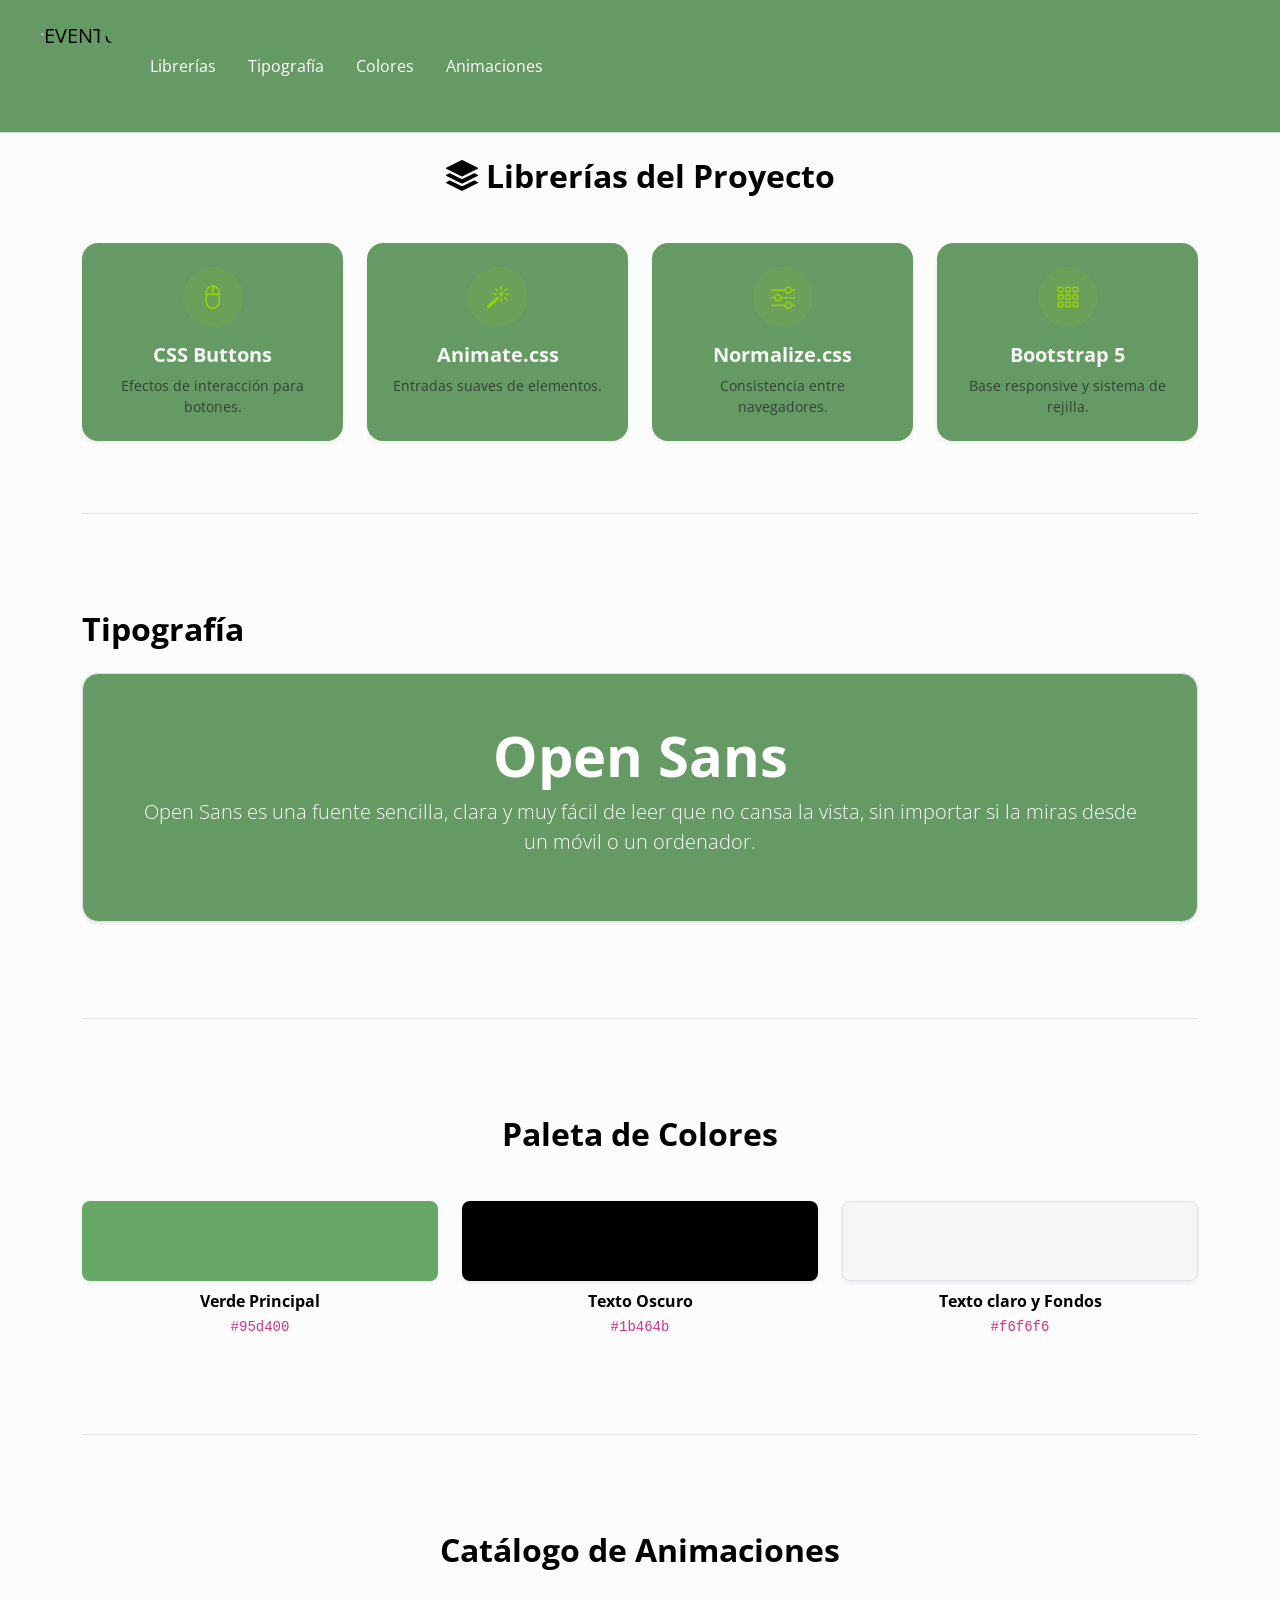
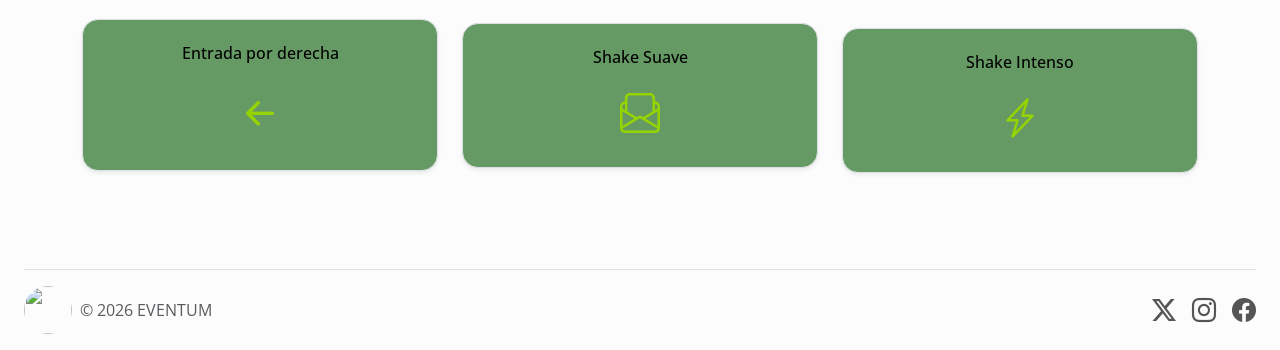
==== index.html @ cf73b4de "Add files via upload" ====
<!DOCTYPE html>
<html lang="es">

<head>
    <meta charset="UTF-8">
    <meta name="viewport" content="width=device-width, initial-scale=1.0">
    <title>EVENTUM - Guía de Estilo</title>

    <link rel="preconnect" href="https://fonts.googleapis.com">
    <link rel="preconnect" href="https://fonts.gstatic.com" crossorigin>
    <link href="https://fonts.googleapis.com/css2?family=Open+Sans:wght@400;700&display=swap" rel="stylesheet">
    <link href="https://cdn.jsdelivr.net/npm/bootstrap@5.3.0/dist/css/bootstrap.min.css" rel="stylesheet">
    <link rel="stylesheet" href="https://cdnjs.cloudflare.com/ajax/libs/animate.css/4.1.1/animate.min.css"/>
    <link rel="stylesheet" href="https://cdn.jsdelivr.net/npm/bootstrap-icons@1.10.5/font/bootstrap-icons.css">

    <link rel="stylesheet" href="css/guiadestilos.css">
    <link rel="stylesheet" href="css/colores.css">
</head>

<body>

    

   <!--/////////////////////// Header ///////////////////////////////-->
<header>


    <nav class="navbar navbar-expand-lg bg-primary p-3">
      <div class="container-fluid">
  
        <a href="/" class="navbar-brand ">
          <div class="logo animate__animated animate__backInRight">
  
            <img src="assets/logo oscuro-Photoroom.png" alt="EVENTUM" width="90" height="90"
              style="border-radius: 50%; object-fit: cover;">
  
          </div>
        </a>
  
       
  
        <!-- Collapse: links + botones -->
        <div class="collapse navbar-collapse align-items-center" id="navbarMenu">
          <ul class="navbar-nav me-auto mb-2 mb-lg-0 animate__animated animate__backInRight ">
            <li class="nav-item"><a href="#librerias" class="nav-link px-3 text-white">Librerías</a></li>
            <li class="nav-item"><a href="#tipografia" class="nav-link px-3 text-white">Tipografía</a></li>
            <li class="nav-item"><a href="#colores" class="nav-link px-3 text-white">Colores</a></li>
            <li class="nav-item"><a href="#animaciones" class="nav-link px-3 text-white">Animaciones</a></li>
          </ul>
  
         
  
         
        </div>
      </div>
  </nav>
      </header>
    <main class="container mb-5 text-black">

        <section id="librerias" class="py-4">
            <h2 class="text-center mb-5 fw-bold"><i class="bi bi-stack me-2"></i>Librerías del Proyecto</h2>

            <div class="row g-4 justify-content-center text-center">
                <div class="col-md-6 col-lg-3">
                    <div class="card card-personalizada h-100 shadow-sm border-0 p-4 bg-primary">
                        <div class="icono-contenedor mb-3"><i class="bi bi-mouse2"></i></div>
                        <h5 class="fw-bold">CSS Buttons</h5>
                        <p class="text-muted small mb-0">Efectos de interacción para botones.</p>
                    </div>
                </div>
                <div class="col-md-6 col-lg-3">
                    <div class="card card-personalizada h-100 shadow-sm border-0 p-4 bg-primary">
                        <div class="icono-contenedor mb-3"><i class="bi bi-magic"></i></div>
                        <h5 class="fw-bold">Animate.css</h5>
                        <p class="text-muted small mb-0">Entradas suaves de elementos.</p>
                    </div>
                </div>
                <div class="col-md-6 col-lg-3">
                    <div class="card card-personalizada h-100 shadow-sm border-0 p-4 bg-primary">
                        <div class="icono-contenedor mb-3"><i class="bi bi-sliders"></i></div>
                        <h5 class="fw-bold">Normalize.css</h5>
                        <p class="text-muted small mb-0">Consistencia entre navegadores.</p>
                    </div>
                </div>
                <div class="col-md-6 col-lg-3">
                    <div class="card card-personalizada h-100 shadow-sm border-0 p-4 bg-primary">
                        <div class="icono-contenedor mb-3"><i class="bi bi-grid-3x3-gap"></i></div>
                        <h5 class="fw-bold">Bootstrap 5</h5>
                        <p class="text-muted small mb-0">Base responsive y sistema de rejilla.</p>
                    </div>
                </div>
            </div>
        </section>

        <hr class="divisor-seccion">

        <section id="tipografia" class="py-5 ">
            <h2 class="mb-4 fw-bold text-black">Tipografía</h2>
            <div class="p-5 border rounded-4 bg-primary shadow-sm text-center">
                <h3 class="display-4 fw-bold text-white" style="font-family: 'Open Sans', sans-serif;">Open Sans</h3>
                <p class="mt-2 lead text-white">Open Sans es una fuente sencilla, clara y muy fácil de leer que no cansa
                    la vista, sin importar si la miras desde un móvil o un ordenador.</p>
            </div>
        </section>

        <hr class="divisor-seccion">

        <section id="colores" class="py-5 text-center">
            <h2 class="mb-5 fw-bold">Paleta de Colores</h2>
            <div class="row g-4">
                <div class="col-6 col-md-4">
                    <div class="color-muestra shadow-sm mb-2" style="background-color: #67a867;"></div>
                    <p class="fw-bold mb-0">Verde Principal</p>
                    <code>#95d400</code>
                </div>
                <div class="col-6 col-md-4">
                    <div class="color-muestra shadow-sm mb-2" style="background-color: black;"></div>
                    <p class="fw-bold mb-0">Texto Oscuro</p>
                    <code>#1b464b</code>
                </div>
                <div class="col-6 col-md-4">
                    <div class="color-muestra shadow-sm mb-2 border" style="background-color: #f6f6f6;"></div>
                    <p class="fw-bold mb-0">Texto claro y Fondos</p>
                    <code>#f6f6f6</code>
                </div>
            </div>
        </section>

        <hr class="divisor-seccion">

        <section id="animaciones" class="py-5">
            <h2 class="mb-5 fw-bold text-center">Catálogo de Animaciones</h2>
            <div class="row g-4 text-center align-items-center">

                <div class="col-md-4">
                    <div class="card-animacion p-4 border rounded-4 bg-primary shadow-sm animate__animated animate__backInRight animate__infinite animate__slow">
                        <h6 class="text-black mb-3">Entrada por derecha</h6>
                        <div class="display-4 text-verde-principal anim-flechas">
                            <i class="bi bi-arrow-left-short"></i>
                        </div>
                    </div>
                </div>

                <div class="col-md-4">
                    <div id="evento-shake-suave" class="card-animacion p-4 border rounded-4 bg-primary shadow-sm">
                        <h6 class="text-black mb-3">Shake Suave</h6>
                        <i class="bi bi-envelope-paper fs-1 text-verde-principal"></i>
                    </div>
                </div>

                <div class="col-md-4">
                    <div id="evento-shake-intenso" class="card-animacion p-4 border rounded-4 bg-primary shadow-sm">
                        <h6 class="text-black mb-3">Shake Intenso</h6>
                        <i class="bi bi-lightning-charge fs-1 text-verde-principal"></i>
                    </div>
                </div>

            </div>
        </section>

    </main>
    <svg class="d-none" xmlns="http://www.w3.org/2000/svg">
        <symbol id="bootstrap" viewBox="0 0 118 94">
          <title>Bootstrap</title>
          <path fill-rule="evenodd" clip-rule="evenodd"
            d="M24.509 0c-6.733 0-11.715 5.893-11.492 12.284.214 6.14-.064 14.092-2.066 20.577C8.943 39.365 5.547 43.485 0 44.014v5.972c5.547.529 8.943 4.649 10.951 11.153 2.002 6.485 2.28 14.437 2.066 20.577C12.794 88.106 17.776 94 24.51 94H93.5c6.733 0 11.714-5.893 11.491-12.284-.214-6.14.064-14.092 2.066-20.577 2.009-6.504 5.396-10.624 10.943-11.153v-5.972c-5.547-.529-8.934-4.649-10.943-11.153-2.002-6.484-2.28-14.437-2.066-20.577C105.214 5.894 100.233 0 93.5 0H24.508zM80 57.863C80 66.663 73.436 72 62.543 72H44a2 2 0 01-2-2V24a2 2 0 012-2h18.437c9.083 0 15.044 4.92 15.044 12.474 0 5.302-4.01 10.049-9.119 10.88v.277C75.317 46.394 80 51.21 80 57.863zM60.521 28.34H49.948v14.934h8.905c6.884 0 10.68-2.772 10.68-7.727 0-4.643-3.264-7.207-9.012-7.207zM49.948 49.2v16.458H60.91c7.167 0 10.964-2.876 10.964-8.281 0-5.406-3.903-8.178-11.425-8.178H49.948z">
          </path>
        </symbol>
        <symbol id="facebook" viewBox="0 0 16 16">
          <path
            d="M16 8.049c0-4.446-3.582-8.05-8-8.05C3.58 0-.002 3.603-.002 8.05c0 4.017 2.926 7.347 6.75 7.951v-5.625h-2.03V8.05H6.75V6.275c0-2.017 1.195-3.131 3.022-3.131.876 0 1.791.157 1.791.157v1.98h-1.009c-.993 0-1.303.621-1.303 1.258v1.51h2.218l-.354 2.326H9.25V16c3.824-.604 6.75-3.934 6.75-7.951z">
          </path>
        </symbol>
        <symbol id="instagram" viewBox="0 0 16 16">
          <path
            d="M8 0C5.829 0 5.556.01 4.703.048 3.85.088 3.269.222 2.76.42a3.917 3.917 0 0 0-1.417.923A3.927 3.927 0 0 0 .42 2.76C.222 3.268.087 3.85.048 4.7.01 5.555 0 5.827 0 8.001c0 2.172.01 2.444.048 3.297.04.852.174 1.433.372 1.942.205.526.478.972.923 1.417.444.445.89.719 1.416.923.51.198 1.09.333 1.942.372C5.555 15.99 5.827 16 8 16s2.444-.01 3.298-.048c.851-.04 1.434-.174 1.943-.372a3.916 3.916 0 0 0 1.416-.923c.445-.445.718-.891.923-1.417.197-.509.332-1.09.372-1.942C15.99 10.445 16 10.173 16 8s-.01-2.445-.048-3.299c-.04-.851-.175-1.433-.372-1.941a3.926 3.926 0 0 0-.923-1.417A3.911 3.911 0 0 0 13.24.42c-.51-.198-1.092-.333-1.943-.372C10.443.01 10.172 0 7.998 0h.003zm-.717 1.442h.718c2.136 0 2.389.007 3.232.046.78.035 1.204.166 1.486.275.373.145.64.319.92.599.28.28.453.546.598.92.11.281.24.705.275 1.485.039.843.047 1.096.047 3.231s-.008 2.389-.047 3.232c-.035.78-.166 1.203-.275 1.485a2.47 2.47 0 0 1-.599.919c-.28.28-.546.453-.92.598-.28.11-.704.24-1.485.276-.843.038-1.096.047-3.232.047s-2.39-.009-3.233-.047c-.78-.036-1.203-.166-1.485-.276a2.478 2.478 0 0 1-.92-.598 2.48 2.48 0 0 1-.6-.92c-.109-.281-.24-.705-.275-1.485-.038-.843-.046-1.096-.046-3.233 0-2.136.008-2.388.046-3.231.036-.78.166-1.204.276-1.486.145-.373.319-.64.599-.92.28-.28.546-.453.92-.598.282-.11.705-.24 1.485-.276.738-.034 1.024-.044 2.515-.045v.002zm4.988 1.328a.96.96 0 1 0 0 1.92.96.96 0 0 0 0-1.92zm-4.27 1.122a4.109 4.109 0 1 0 0 8.217 4.109 4.109 0 0 0 0-8.217zm0 1.441a2.667 2.667 0 1 1 0 5.334 2.667 2.667 0 0 1 0-5.334z">
          </path>
        </symbol>
        <symbol id="twitter" viewBox="0 0 16 16">
          <path
            d="M5.026 15c6.038 0 9.341-5.003 9.341-9.334 0-.14 0-.282-.006-.422A6.685 6.685 0 0 0 16 3.542a6.658 6.658 0 0 1-1.889.518 3.301 3.301 0 0 0 1.447-1.817 6.533 6.533 0 0 1-2.087.793A3.286 3.286 0 0 0 7.875 6.03a9.325 9.325 0 0 1-6.767-3.429 3.289 3.289 0 0 0 1.018 4.382A3.323 3.323 0 0 1 .64 6.575v.045a3.288 3.288 0 0 0 2.632 3.218 3.203 3.203 0 0 1-.865.115 3.23 3.23 0 0 1-.614-.057 3.283 3.283 0 0 0 3.067 2.277A6.588 6.588 0 0 1 .78 13.58a6.32 6.32 0 0 1-.78-.045A9.344 9.344 0 0 0 5.026 15z">
          </path>
        </symbol>
      </svg>
    
    
    
      <div class="container-fluid px-4">
        <footer class="d-flex flex-wrap justify-content-between align-items-center py-3 mt-3 border-top gap-2">
    
          <div class="col-12 col-md-4 d-flex align-items-center justify-content-center justify-content-md-start">
            <a href="/" class="me-2 text-body-secondary text-decoration-none lh-1">
              <img src="/EVENTUM/assets/logo oscuro-Photoroom.png" width="48" height="48"
                style="border-radius: 50%; object-fit: cover;">
            </a>
            <span class="text-body-secondary">&copy; 2026 EVENTUM</span>
          </div>
    
          <ul class="redes nav col-12 col-md-4 justify-content-center justify-content-md-end list-unstyled d-flex mb-0 mt-2 mt-md-0">
            <li class="ms-3"><a href="#" style="color: #555;"><i class="bi bi-twitter-x" style="font-size: 1.5rem;"></i></a></li>
            <li class="ms-3"><a href="#" style="color: #555;"><i class="bi bi-instagram" style="font-size: 1.5rem;"></i></a></li>
            <li class="ms-3"><a href="#" style="color: #555;"><i class="bi bi-facebook" style="font-size: 1.5rem;"></i></a></li>
          </ul>
    
        </footer>
      </div>

</body>

</html>
---- css/guiadestilos.css ----
:root {
    --color-principal: #95d400;
    --color-fondo: #fcfcfc;
    --texto-oscuro: #1b464b;
    --verde-header: #67a867d3;
    --transicion: 0.3s ease;
}

/* Estilos Generales */
body {
    font-family: 'Open Sans', sans-serif;
    background-color: var(--color-fondo);
    color: var(--texto-oscuro);
}

.text-verde-principal { color: var(--color-principal); }

.divisor-seccion {
    margin: 3rem 0;
    opacity: 0.1;
}

/* Cabecera */
.header-guia {
    background-color: var(--verde-header);
    color: white;
}

/* Tarjetas */
.card-personalizada {
    transition: transform var(--transicion), box-shadow var(--transicion);
    border-radius: 1rem;
}

.card-personalizada:hover {
    transform: translateY(-8px);
    box-shadow: 0 10px 15px rgba(0,0,0,0.05) !important;
}

.icono-contenedor {
    width: 60px;
    height: 60px;
    background-color: rgba(149, 212, 0, 0.1);
    border-radius: 50%;
    display: flex;
    align-items: center;
    justify-content: center;
    margin: 0 auto;
}

.icono-contenedor i {
    font-size: 1.5rem;
    color: var(--color-principal);
}

.color-muestra {
    height: 80px;
    border-radius: 8px;
}


#evento-shake-suave {
    animation: shakeSuave 3s infinite; 
}

@keyframes shakeSuave {
    0%, 100% { transform: rotate(0deg); }
    10%, 20% { transform: rotate(1.5deg); }
    15%, 25% { transform: rotate(-1.5deg); }
}

#evento-shake-intenso {
    margin-top: 10px;
    animation: shakeIntenso 3s infinite;
}

@keyframes shakeIntenso {
    0%, 100% { transform: rotate(4deg); }
    10%, 20% { transform: rotate(8deg); }
    15%, 25% { transform: rotate(2deg); }
}


header {
    background-color: #67a867d3;
    position: sticky;
    top: 0;
    padding: 0;
    margin: 0;
    border-bottom: 1px solid rgba(255, 255, 255, 0.555);
    z-index: 1030;
}
.header { 
    display: flex;
    color: #1b464b;
}

.logo{
    display: flex;
    flex-direction: row;

}
---- css/colores.css ----
@charset "UTF-8";
/*!
* Start Bootstrap - Freelancer v7.0.7 (https://startbootstrap.com/theme/freelancer)
* Copyright 2013-2023 Start Bootstrap
* Licensed under MIT (https://github.com/StartBootstrap/startbootstrap-freelancer/blob/master/LICENSE)
*/
/*!
 * Bootstrap  v5.2.3 (https://getbootstrap.com/)
 * Copyright 2011-2022 The Bootstrap Authors
 * Copyright 2011-2022 Twitter, Inc.
 * Licensed under MIT (https://github.com/twbs/bootstrap/blob/main/LICENSE)
 */
:root {



  --bs-primary: #669A64;
  --bs-secondary: #ececec;
  --bs-third: #E8FAE4;
  --bs-body-color: #F6F6F6;
  --bs-body-bg: #0A0E1A;
  --bs-primary-rgb: 102, 154, 100;
  --bs-secondary-rgb: 246, 246, 246;
  --bs-third-rgb: 232, 250,228;
  --bs-body-color-rgb: 246, 246, 246;
  --bs-body-bg-rgb: 10, 14, 26;
  --bs-link-color: #95D400;
  --bs-link-hover-color: #7ab300;
  
}
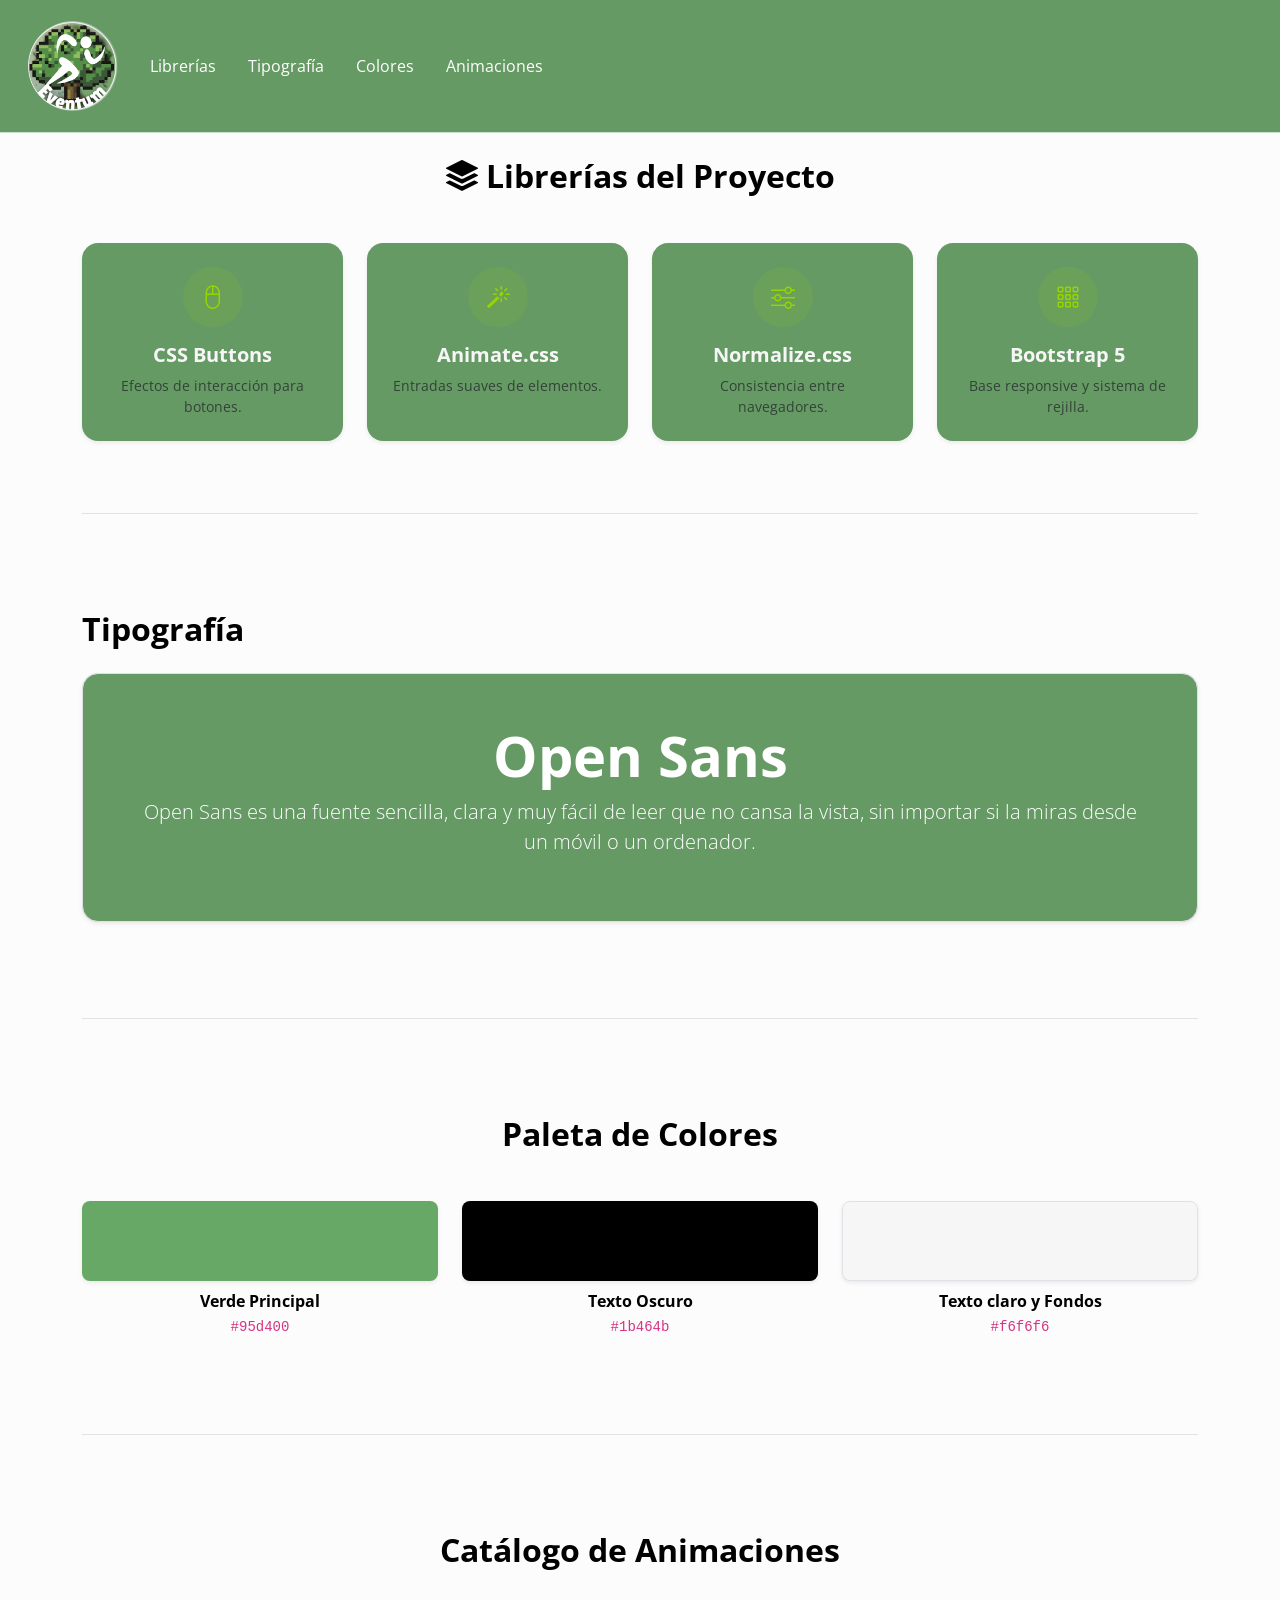
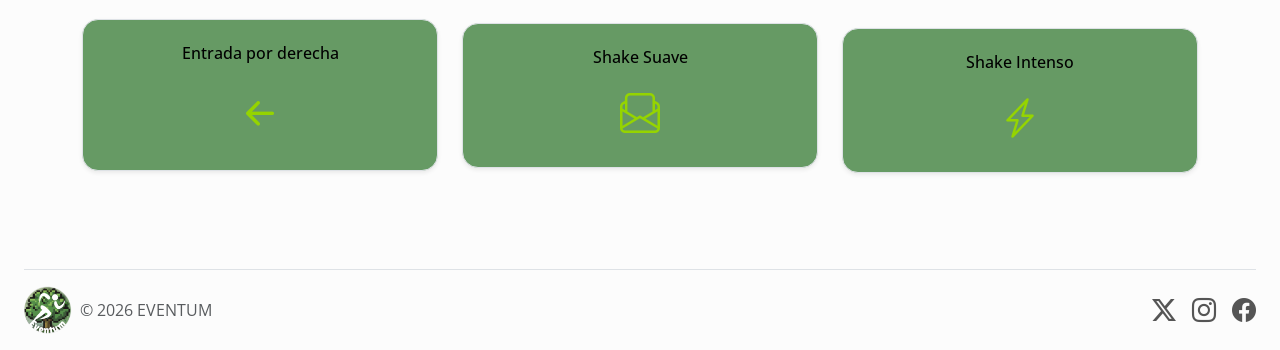
==== commit e4fc41bd: "Add files via upload" ====
--- a/index.html
+++ b/index.html
@@ -190,7 +190,7 @@
     
           <div class="col-12 col-md-4 d-flex align-items-center justify-content-center justify-content-md-start">
             <a href="/" class="me-2 text-body-secondary text-decoration-none lh-1">
-              <img src="/EVENTUM/assets/logo oscuro-Photoroom.png" width="48" height="48"
+              <img src="assets/logo oscuro-Photoroom.png" width="48" height="48"
                 style="border-radius: 50%; object-fit: cover;">
             </a>
             <span class="text-body-secondary">&copy; 2026 EVENTUM</span>
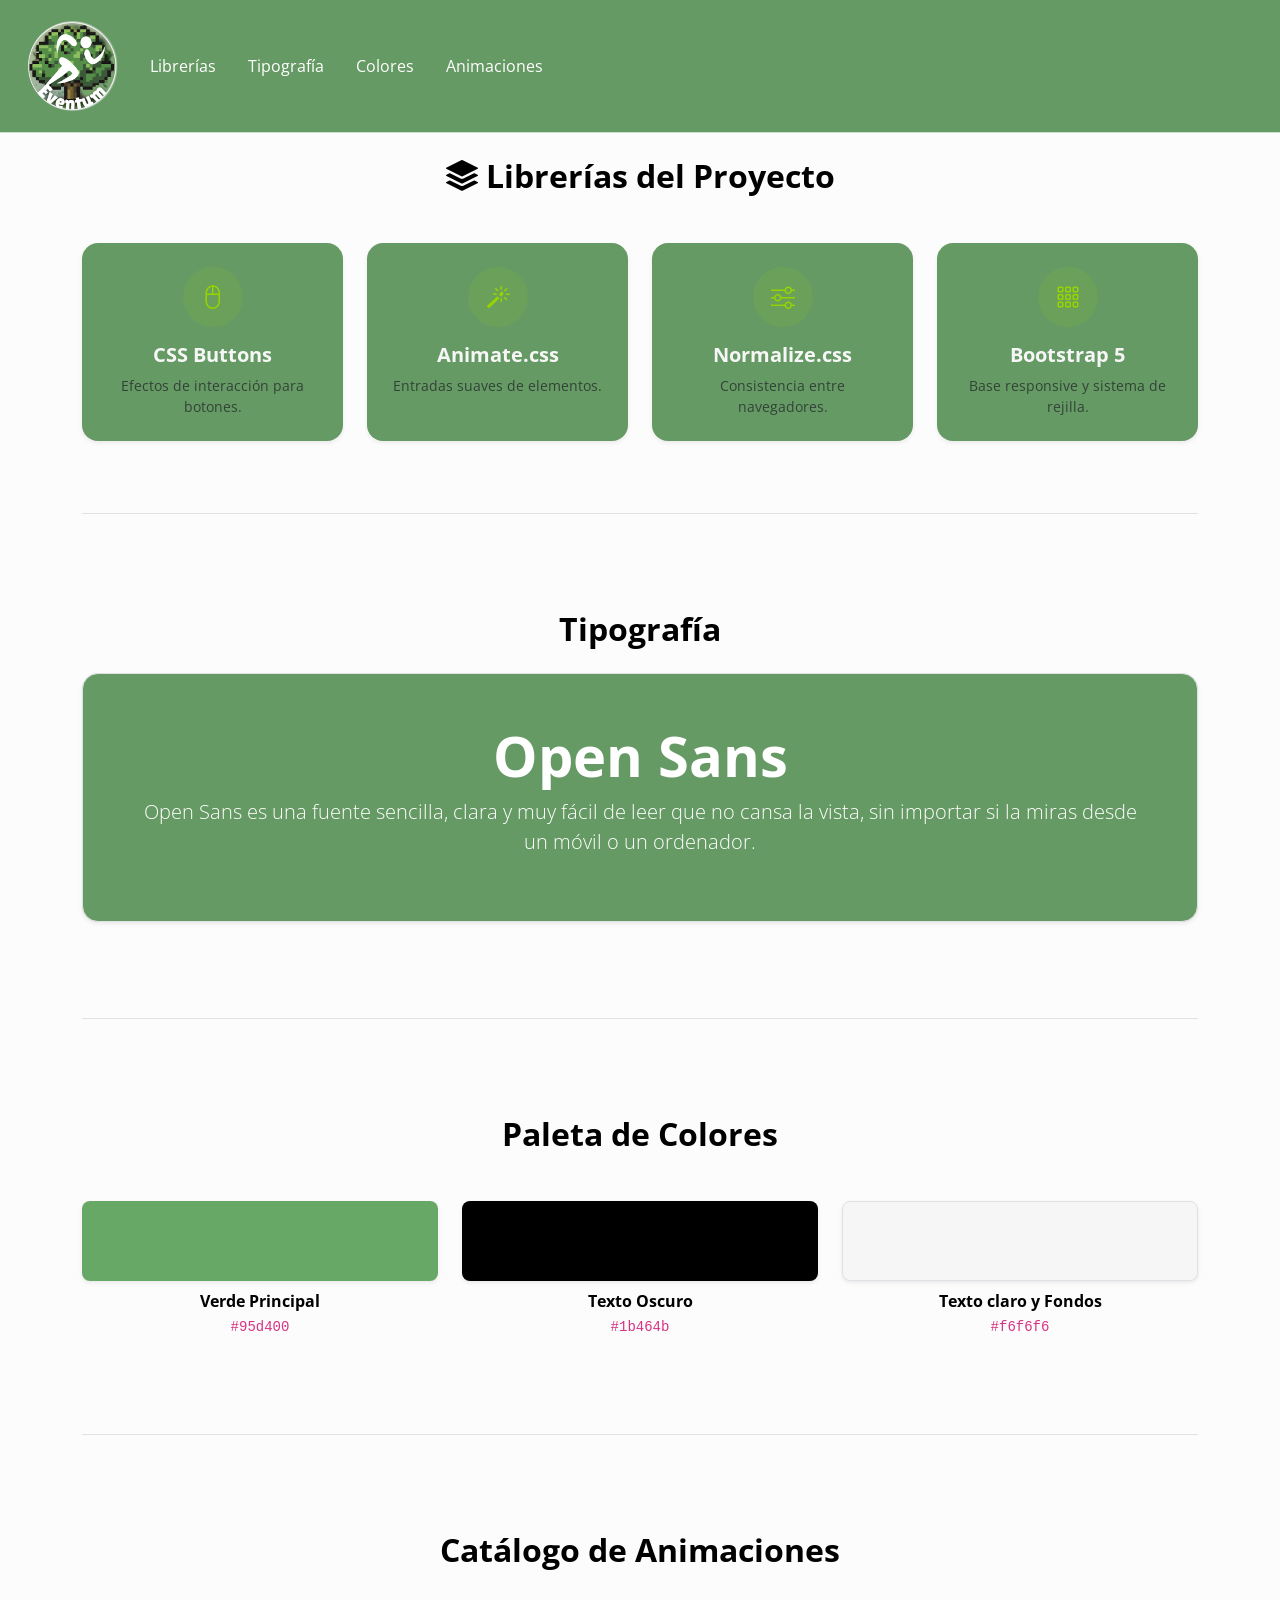
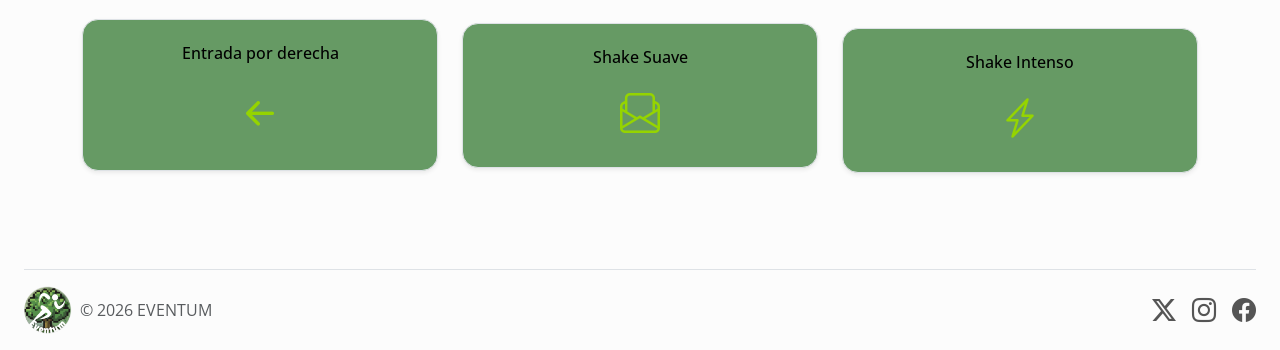
==== commit df826088: "h" ====
--- a/index.html
+++ b/index.html
@@ -95,7 +95,7 @@
         <hr class="divisor-seccion">
 
         <section id="tipografia" class="py-5 ">
-            <h2 class="mb-4 fw-bold text-black">Tipografía</h2>
+            <h2 class="mb-4 fw-bold text-black text-center">Tipografía</h2>
             <div class="p-5 border rounded-4 bg-primary shadow-sm text-center">
                 <h3 class="display-4 fw-bold text-white" style="font-family: 'Open Sans', sans-serif;">Open Sans</h3>
                 <p class="mt-2 lead text-white">Open Sans es una fuente sencilla, clara y muy fácil de leer que no cansa
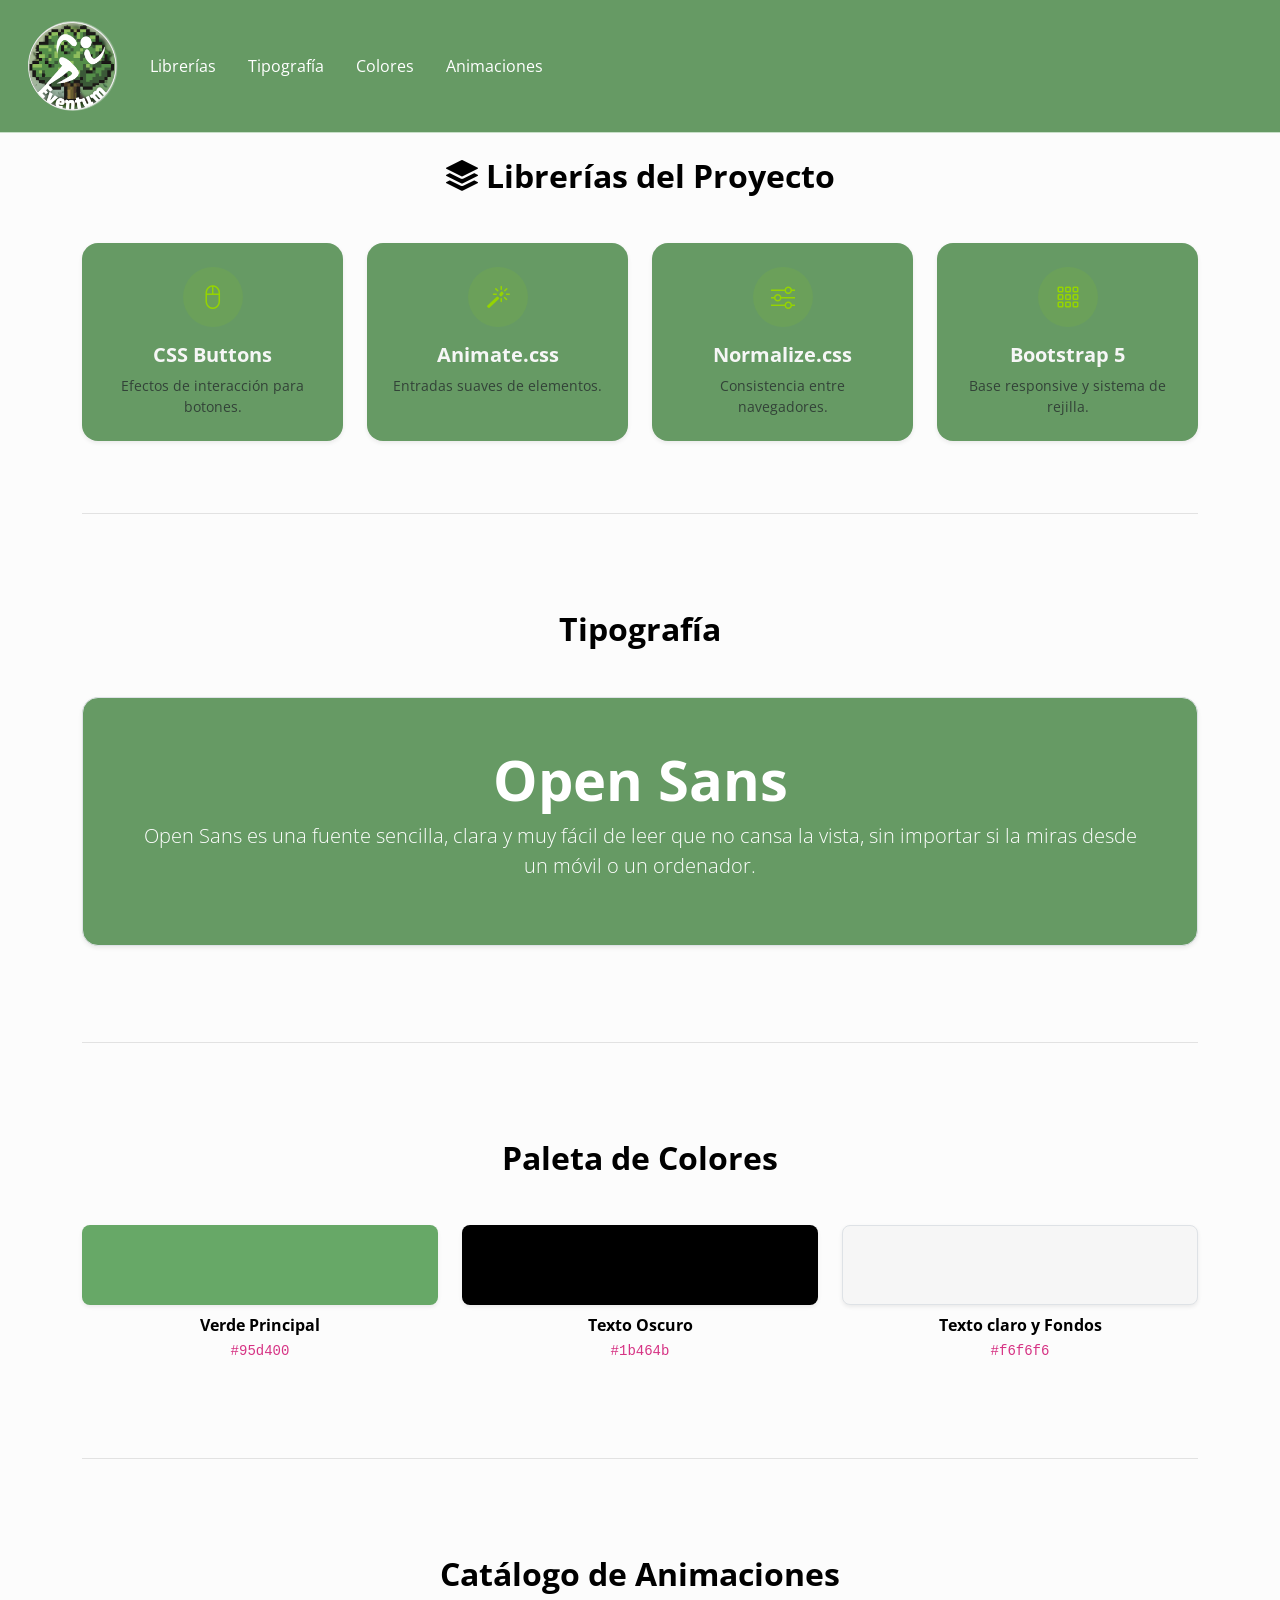
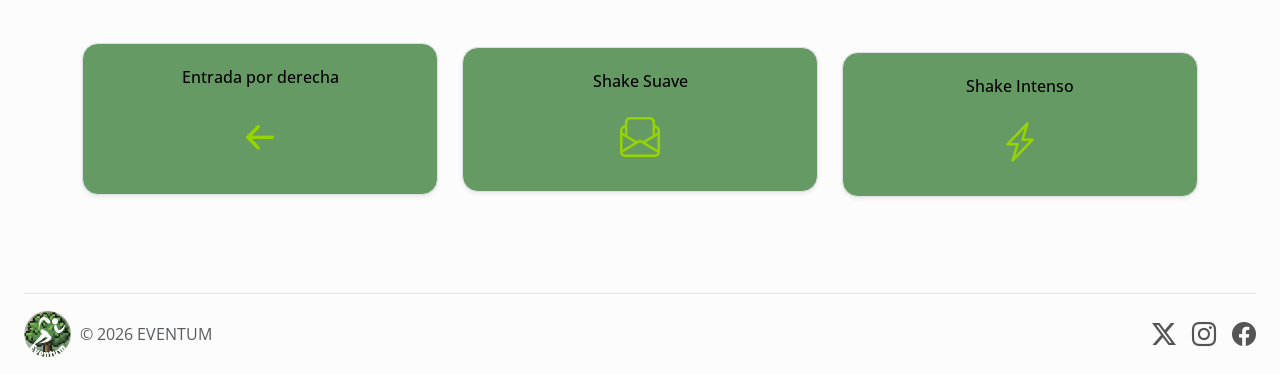
==== commit d9bc55ed: "a" ====
--- a/index.html
+++ b/index.html
@@ -95,7 +95,7 @@
         <hr class="divisor-seccion">
 
         <section id="tipografia" class="py-5 ">
-            <h2 class="mb-4 fw-bold text-black text-center">Tipografía</h2>
+            <h2 class="mb-5 fw-bold text-black text-center">Tipografía</h2>
             <div class="p-5 border rounded-4 bg-primary shadow-sm text-center">
                 <h3 class="display-4 fw-bold text-white" style="font-family: 'Open Sans', sans-serif;">Open Sans</h3>
                 <p class="mt-2 lead text-white">Open Sans es una fuente sencilla, clara y muy fácil de leer que no cansa
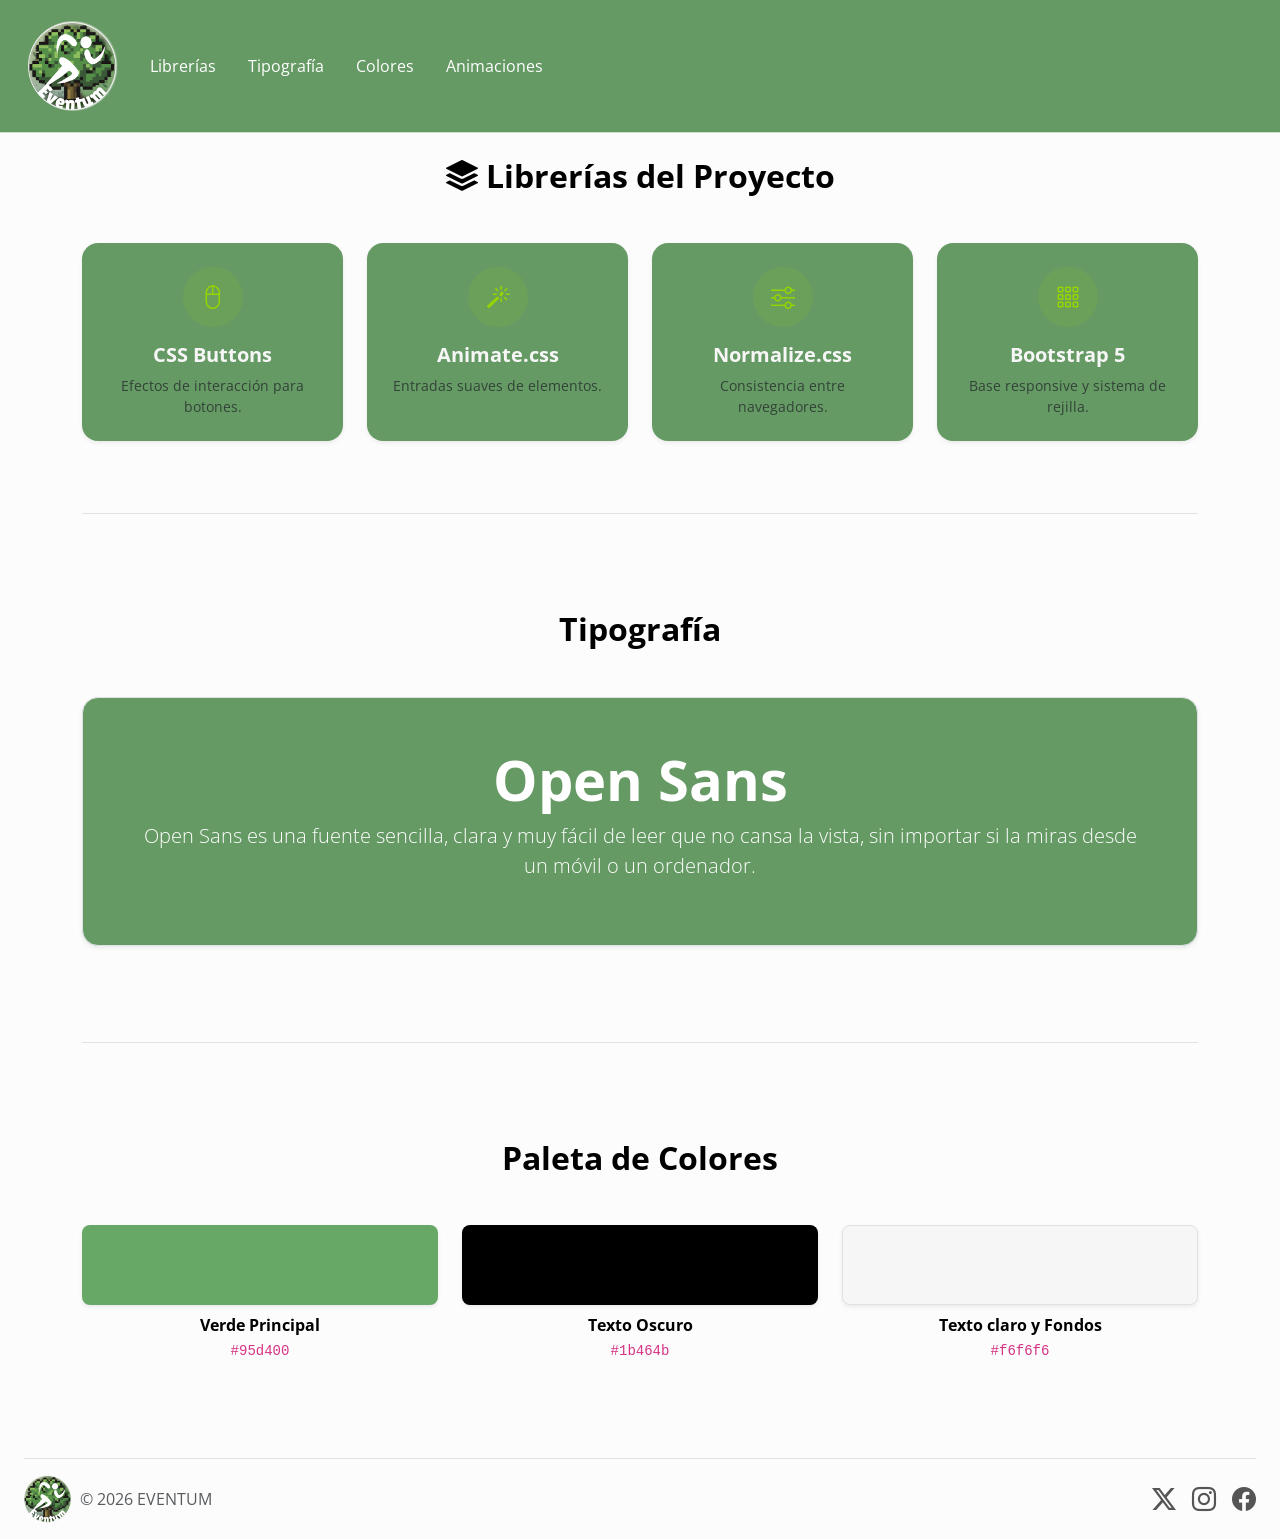
==== commit ea397875: "Add files via upload" ====
--- a/index.html
+++ b/index.html
@@ -126,37 +126,7 @@
             </div>
         </section>
 
-        <hr class="divisor-seccion">
-
-        <section id="animaciones" class="py-5">
-            <h2 class="mb-5 fw-bold text-center">Catálogo de Animaciones</h2>
-            <div class="row g-4 text-center align-items-center">
-
-                <div class="col-md-4">
-                    <div class="card-animacion p-4 border rounded-4 bg-primary shadow-sm animate__animated animate__backInRight animate__infinite animate__slow">
-                        <h6 class="text-black mb-3">Entrada por derecha</h6>
-                        <div class="display-4 text-verde-principal anim-flechas">
-                            <i class="bi bi-arrow-left-short"></i>
-                        </div>
-                    </div>
-                </div>
-
-                <div class="col-md-4">
-                    <div id="evento-shake-suave" class="card-animacion p-4 border rounded-4 bg-primary shadow-sm">
-                        <h6 class="text-black mb-3">Shake Suave</h6>
-                        <i class="bi bi-envelope-paper fs-1 text-verde-principal"></i>
-                    </div>
-                </div>
-
-                <div class="col-md-4">
-                    <div id="evento-shake-intenso" class="card-animacion p-4 border rounded-4 bg-primary shadow-sm">
-                        <h6 class="text-black mb-3">Shake Intenso</h6>
-                        <i class="bi bi-lightning-charge fs-1 text-verde-principal"></i>
-                    </div>
-                </div>
-
-            </div>
-        </section>
+        
 
     </main>
     <svg class="d-none" xmlns="http://www.w3.org/2000/svg">
